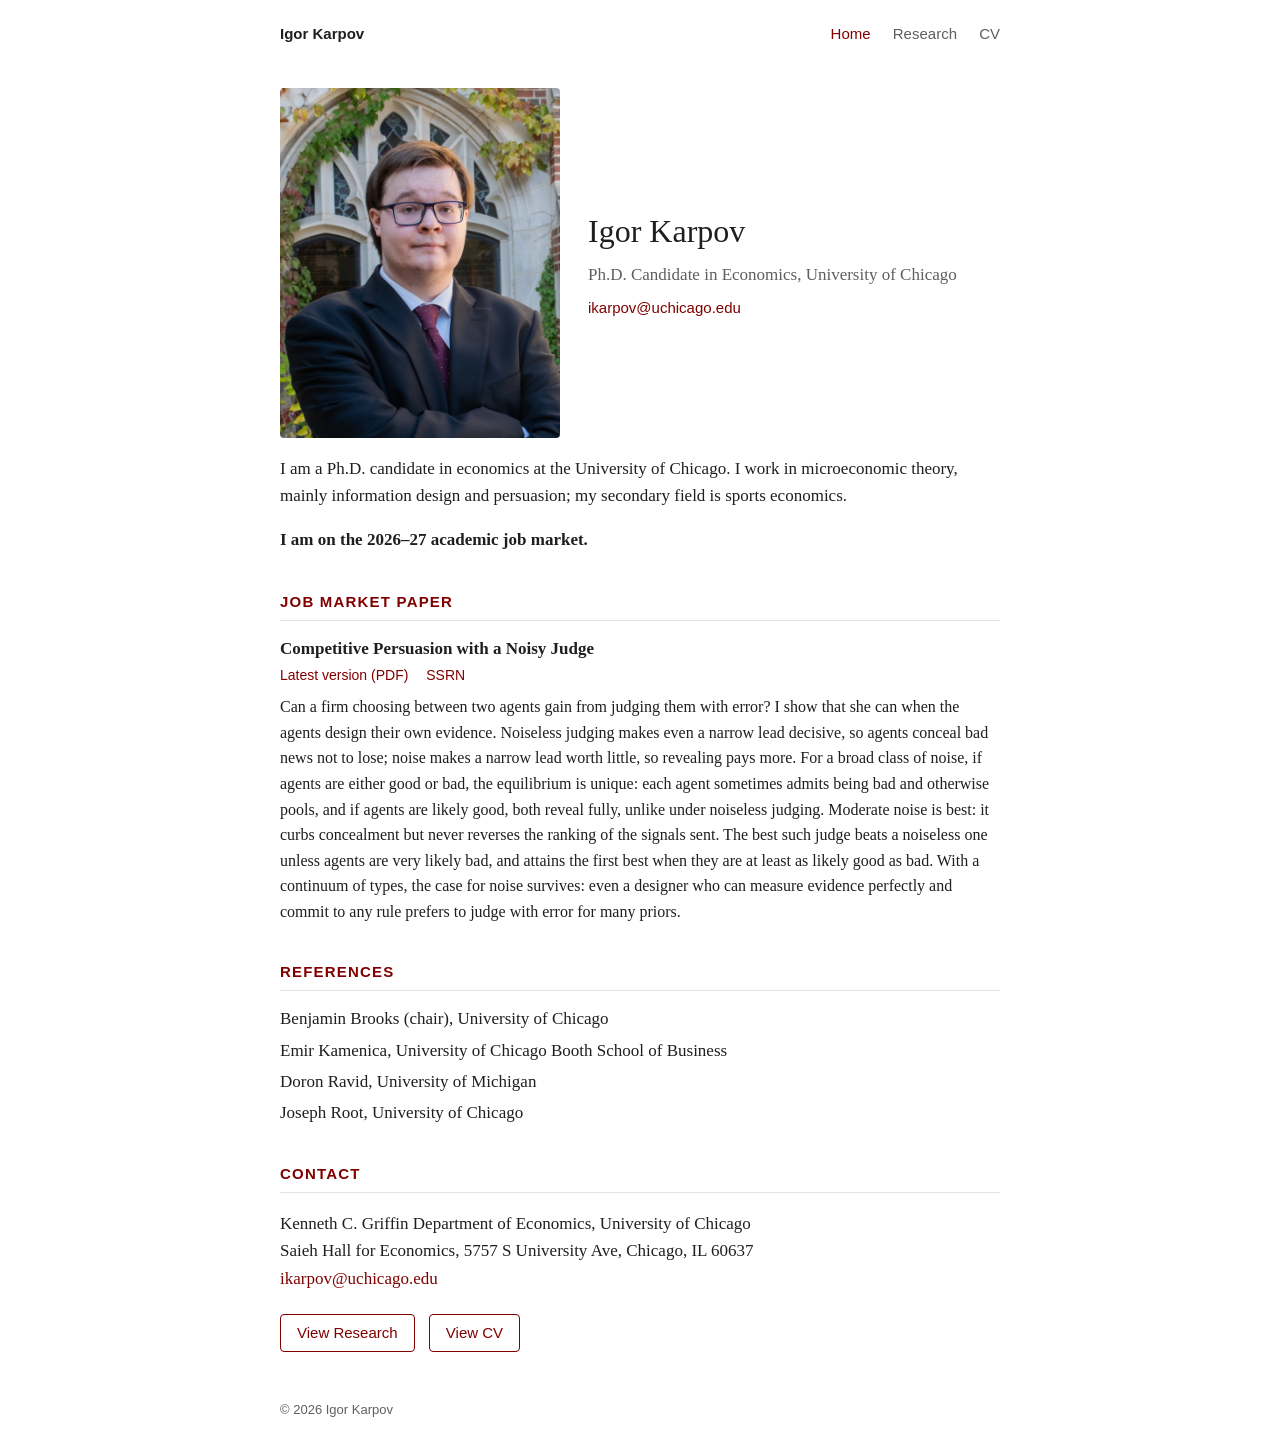
==== index.html @ 29be5664 "JMP of 29 Oct 2026; CV and abstracts updated" ====
<!doctype html>
<html lang="en">
<head>
  <meta charset="utf-8">
  <meta name="viewport" content="width=device-width, initial-scale=1">
  <title>Igor Karpov</title>
  <meta name="description" content="Igor Karpov, Ph.D. candidate in economics at the University of Chicago. Microeconomic theory: information design and persuasion.">
  <link rel="stylesheet" href="style.css">
</head>
<body>
  <header class="site">
    <a class="home" href="index.html">Igor Karpov</a>
    <nav>
      <a class="active" href="index.html">Home</a>
      <a href="research.html">Research</a>
      <a href="Karpov_CV.pdf">CV</a>
    </nav>
  </header>

  <main>
    <section class="intro">
      <img src="photo.jpg" alt="Igor Karpov" onerror="this.style.display='none'">
      <div>
        <h1>Igor Karpov</h1>
        <p class="role">Ph.D. Candidate in Economics, University of Chicago</p>
        <p class="contact"><a href="mailto:ikarpov@uchicago.edu">ikarpov@uchicago.edu</a></p>
      </div>
    </section>

    <p>I am a Ph.D. candidate in economics at the University of Chicago. I work in microeconomic theory, mainly information design and persuasion; my secondary field is sports economics.</p>
    <p><strong>I am on the 2026&ndash;27 academic job market.</strong></p>

    <h2>Job Market Paper</h2>
    <div class="paper">
      <div class="title">Competitive Persuasion with a Noisy Judge</div>
      <div class="links">
        <a href="Karpov_JMP.pdf">Latest version (PDF)</a>
        <a href="https://papers.ssrn.com/sol3/papers.cfm?abstract_id=5407206">SSRN</a>
      </div>
      <p class="abstract">Can a firm choosing between two agents gain from judging them with error? I show that she can when the agents design their own evidence. Noiseless judging makes even a narrow lead decisive, so agents conceal bad news not to lose; noise makes a narrow lead worth little, so revealing pays more. For a broad class of noise, if agents are either good or bad, the equilibrium is unique: each agent sometimes admits being bad and otherwise pools, and if agents are likely good, both reveal fully, unlike under noiseless judging. Moderate noise is best: it curbs concealment but never reverses the ranking of the signals sent. The best such judge beats a noiseless one unless agents are very likely bad, and attains the first best when they are at least as likely good as bad. With a continuum of types, the case for noise survives: even a designer who can measure evidence perfectly and commit to any rule prefers to judge with error for many priors.</p>
    </div>

    <h2>References</h2>
    <ul class="plain">
      <li>Benjamin Brooks (chair), University of Chicago</li>
      <li>Emir Kamenica, University of Chicago Booth School of Business</li>
      <li>Doron Ravid, University of Michigan</li>
      <li>Joseph Root, University of Chicago</li>
    </ul>

    <h2>Contact</h2>
    <p>Kenneth C. Griffin Department of Economics, University of Chicago<br>
    Saieh Hall for Economics, 5757 S University Ave, Chicago, IL 60637<br>
    <a href="mailto:ikarpov@uchicago.edu">ikarpov@uchicago.edu</a></p>

    <div class="buttons">
      <a href="research.html">View Research</a>
      <a href="Karpov_CV.pdf">View CV</a>
    </div>
  </main>

  <footer>&copy; 2026 Igor Karpov</footer>
</body>
</html>
---- style.css ----
:root {
  --text: #1f1f1f;
  --muted: #5f5f5f;
  --accent: #800000;
  --rule: #e4e4e4;
  --bg: #ffffff;
}

* { box-sizing: border-box; }

body {
  margin: 0;
  background: var(--bg);
  color: var(--text);
  font-family: Georgia, "Times New Roman", serif;
  font-size: 17px;
  line-height: 1.6;
}

a { color: var(--accent); text-decoration: none; }
a:hover { text-decoration: underline; }

header.site {
  max-width: 760px;
  margin: 0 auto;
  padding: 22px 20px 0;
  display: flex;
  justify-content: space-between;
  align-items: baseline;
  font-family: -apple-system, "Segoe UI", Helvetica, Arial, sans-serif;
  font-size: 15px;
}
header.site .home { color: var(--text); font-weight: 600; }
header.site nav a { margin-left: 18px; color: var(--muted); }
header.site nav a.active { color: var(--accent); }

main {
  max-width: 760px;
  margin: 0 auto;
  padding: 24px 20px 48px;
}

.intro {
  display: flex;
  gap: 28px;
  align-items: center;
  margin: 18px 0 8px;
}
.intro img {
  width: 280px;
  height: 350px;
  border-radius: 4px;
  object-fit: cover;
  flex-shrink: 0;
}
.intro h1 { margin: 0; font-size: 32px; font-weight: normal; }
.intro .role { margin: 4px 0 0; color: var(--muted); }
.intro .contact {
  margin: 8px 0 0;
  font-family: -apple-system, "Segoe UI", Helvetica, Arial, sans-serif;
  font-size: 15px;
}

h2 {
  font-size: 15px;
  letter-spacing: 0.08em;
  text-transform: uppercase;
  color: var(--accent);
  font-family: -apple-system, "Segoe UI", Helvetica, Arial, sans-serif;
  border-bottom: 1px solid var(--rule);
  padding-bottom: 6px;
  margin: 36px 0 14px;
}

.paper { margin: 0 0 22px; }
.paper .title { font-weight: bold; }
.paper .meta { color: var(--muted); }
.paper .links {
  font-family: -apple-system, "Segoe UI", Helvetica, Arial, sans-serif;
  font-size: 14px;
  margin-top: 2px;
}
.paper .links a { margin-right: 14px; }
.paper .abstract { margin: 8px 0 0; font-size: 16px; }

details summary {
  cursor: pointer;
  font-family: -apple-system, "Segoe UI", Helvetica, Arial, sans-serif;
  font-size: 14px;
  color: var(--accent);
}

.buttons { margin-top: 22px; }
.buttons a {
  display: inline-block;
  border: 1px solid var(--accent);
  border-radius: 4px;
  padding: 6px 16px;
  margin-right: 10px;
  font-family: -apple-system, "Segoe UI", Helvetica, Arial, sans-serif;
  font-size: 15px;
}

ul.plain { list-style: none; padding: 0; margin: 0; }
ul.plain li { margin-bottom: 4px; }

footer {
  max-width: 760px;
  margin: 0 auto;
  padding: 0 20px 32px;
  color: var(--muted);
  font-size: 13px;
  font-family: -apple-system, "Segoe UI", Helvetica, Arial, sans-serif;
}

@media (max-width: 560px) {
  .intro { flex-direction: column; align-items: flex-start; gap: 16px; }
  .intro img { width: 200px; height: 250px; }
  header.site nav a { margin-left: 12px; }
}
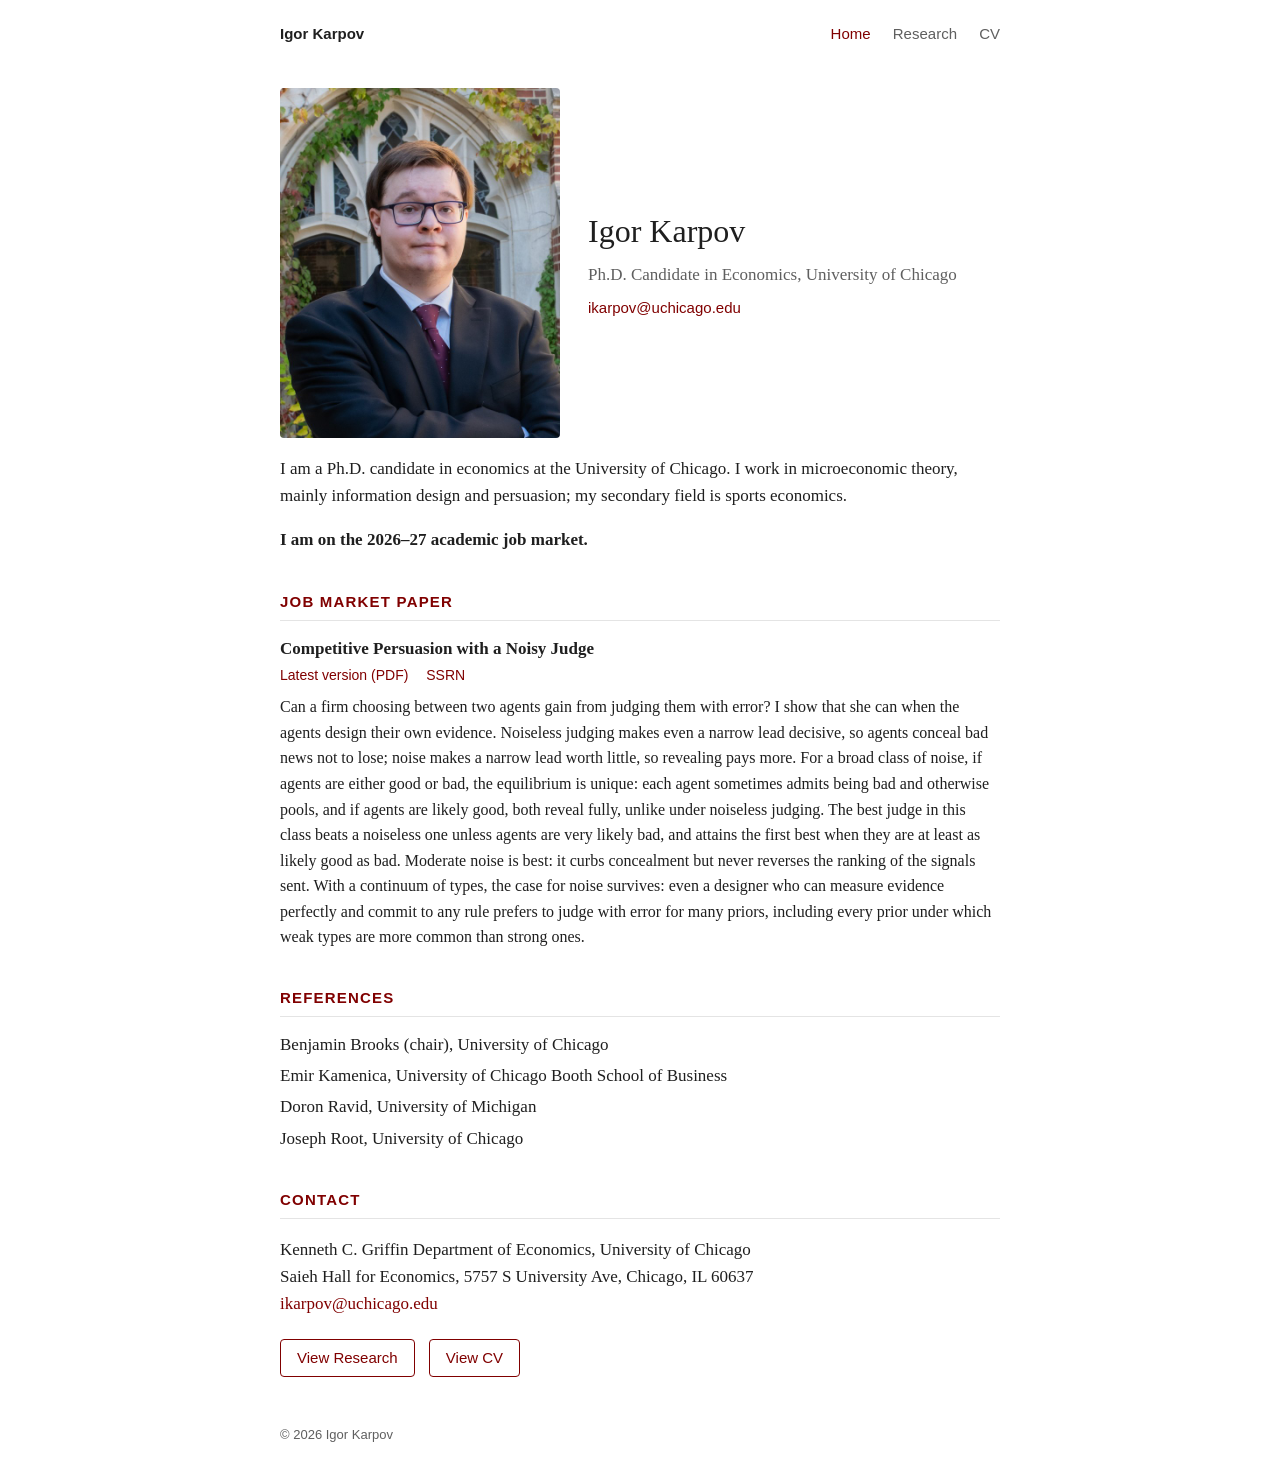
==== commit 057fe826: "CV and site abstract of 1 Nov 2026" ====
--- a/index.html
+++ b/index.html
@@ -37,7 +37,7 @@
         <a href="Karpov_JMP.pdf">Latest version (PDF)</a>
         <a href="https://papers.ssrn.com/sol3/papers.cfm?abstract_id=5407206">SSRN</a>
       </div>
-      <p class="abstract">Can a firm choosing between two agents gain from judging them with error? I show that she can when the agents design their own evidence. Noiseless judging makes even a narrow lead decisive, so agents conceal bad news not to lose; noise makes a narrow lead worth little, so revealing pays more. For a broad class of noise, if agents are either good or bad, the equilibrium is unique: each agent sometimes admits being bad and otherwise pools, and if agents are likely good, both reveal fully, unlike under noiseless judging. Moderate noise is best: it curbs concealment but never reverses the ranking of the signals sent. The best such judge beats a noiseless one unless agents are very likely bad, and attains the first best when they are at least as likely good as bad. With a continuum of types, the case for noise survives: even a designer who can measure evidence perfectly and commit to any rule prefers to judge with error for many priors.</p>
+      <p class="abstract">Can a firm choosing between two agents gain from judging them with error? I show that she can when the agents design their own evidence. Noiseless judging makes even a narrow lead decisive, so agents conceal bad news not to lose; noise makes a narrow lead worth little, so revealing pays more. For a broad class of noise, if agents are either good or bad, the equilibrium is unique: each agent sometimes admits being bad and otherwise pools, and if agents are likely good, both reveal fully, unlike under noiseless judging. The best judge in this class beats a noiseless one unless agents are very likely bad, and attains the first best when they are at least as likely good as bad. Moderate noise is best: it curbs concealment but never reverses the ranking of the signals sent. With a continuum of types, the case for noise survives: even a designer who can measure evidence perfectly and commit to any rule prefers to judge with error for many priors, including every prior under which weak types are more common than strong ones.</p>
     </div>
 
     <h2>References</h2>
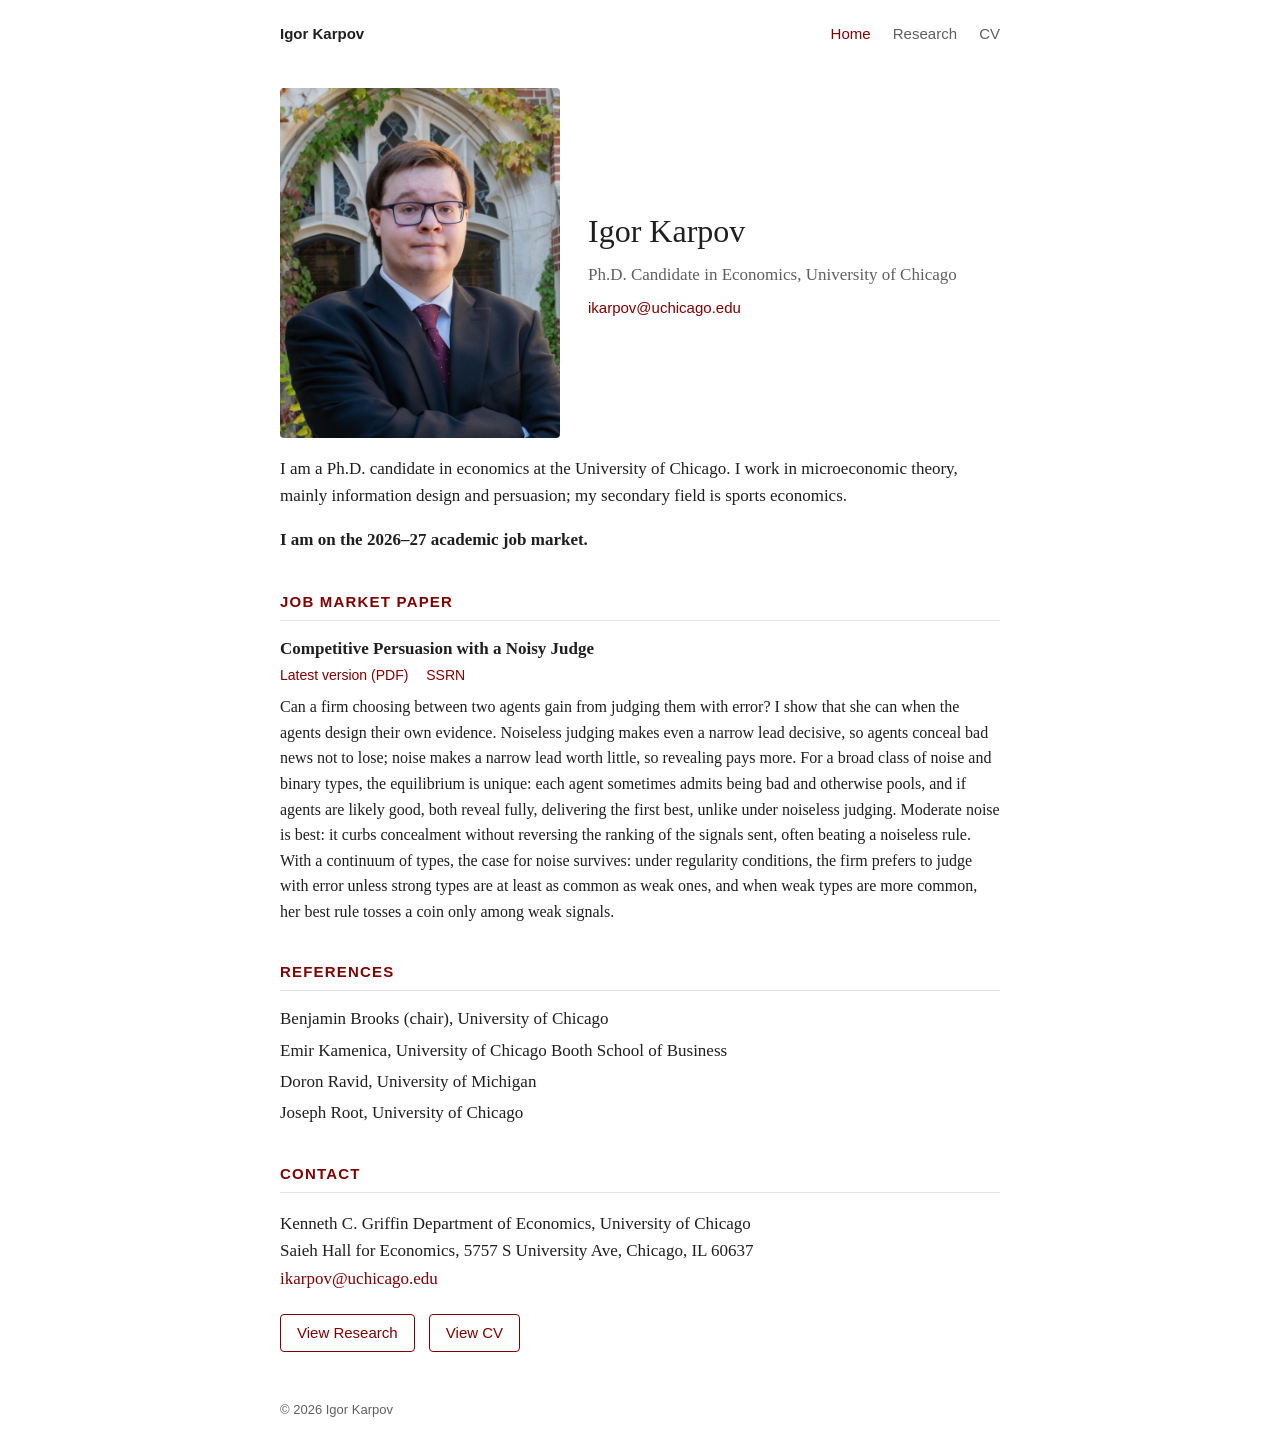
==== commit 26f0e20c: "JMP of 3 Nov 2026; CV and abstracts updated" ====
--- a/index.html
+++ b/index.html
@@ -37,7 +37,7 @@
         <a href="Karpov_JMP.pdf">Latest version (PDF)</a>
         <a href="https://papers.ssrn.com/sol3/papers.cfm?abstract_id=5407206">SSRN</a>
       </div>
-      <p class="abstract">Can a firm choosing between two agents gain from judging them with error? I show that she can when the agents design their own evidence. Noiseless judging makes even a narrow lead decisive, so agents conceal bad news not to lose; noise makes a narrow lead worth little, so revealing pays more. For a broad class of noise, if agents are either good or bad, the equilibrium is unique: each agent sometimes admits being bad and otherwise pools, and if agents are likely good, both reveal fully, unlike under noiseless judging. The best judge in this class beats a noiseless one unless agents are very likely bad, and attains the first best when they are at least as likely good as bad. Moderate noise is best: it curbs concealment but never reverses the ranking of the signals sent. With a continuum of types, the case for noise survives: even a designer who can measure evidence perfectly and commit to any rule prefers to judge with error for many priors, including every prior under which weak types are more common than strong ones.</p>
+      <p class="abstract">Can a firm choosing between two agents gain from judging them with error? I show that she can when the agents design their own evidence. Noiseless judging makes even a narrow lead decisive, so agents conceal bad news not to lose; noise makes a narrow lead worth little, so revealing pays more. For a broad class of noise and binary types, the equilibrium is unique: each agent sometimes admits being bad and otherwise pools, and if agents are likely good, both reveal fully, delivering the first best, unlike under noiseless judging. Moderate noise is best: it curbs concealment without reversing the ranking of the signals sent, often beating a noiseless rule. With a continuum of types, the case for noise survives: under regularity conditions, the firm prefers to judge with error unless strong types are at least as common as weak ones, and when weak types are more common, her best rule tosses a coin only among weak signals.</p>
     </div>
 
     <h2>References</h2>
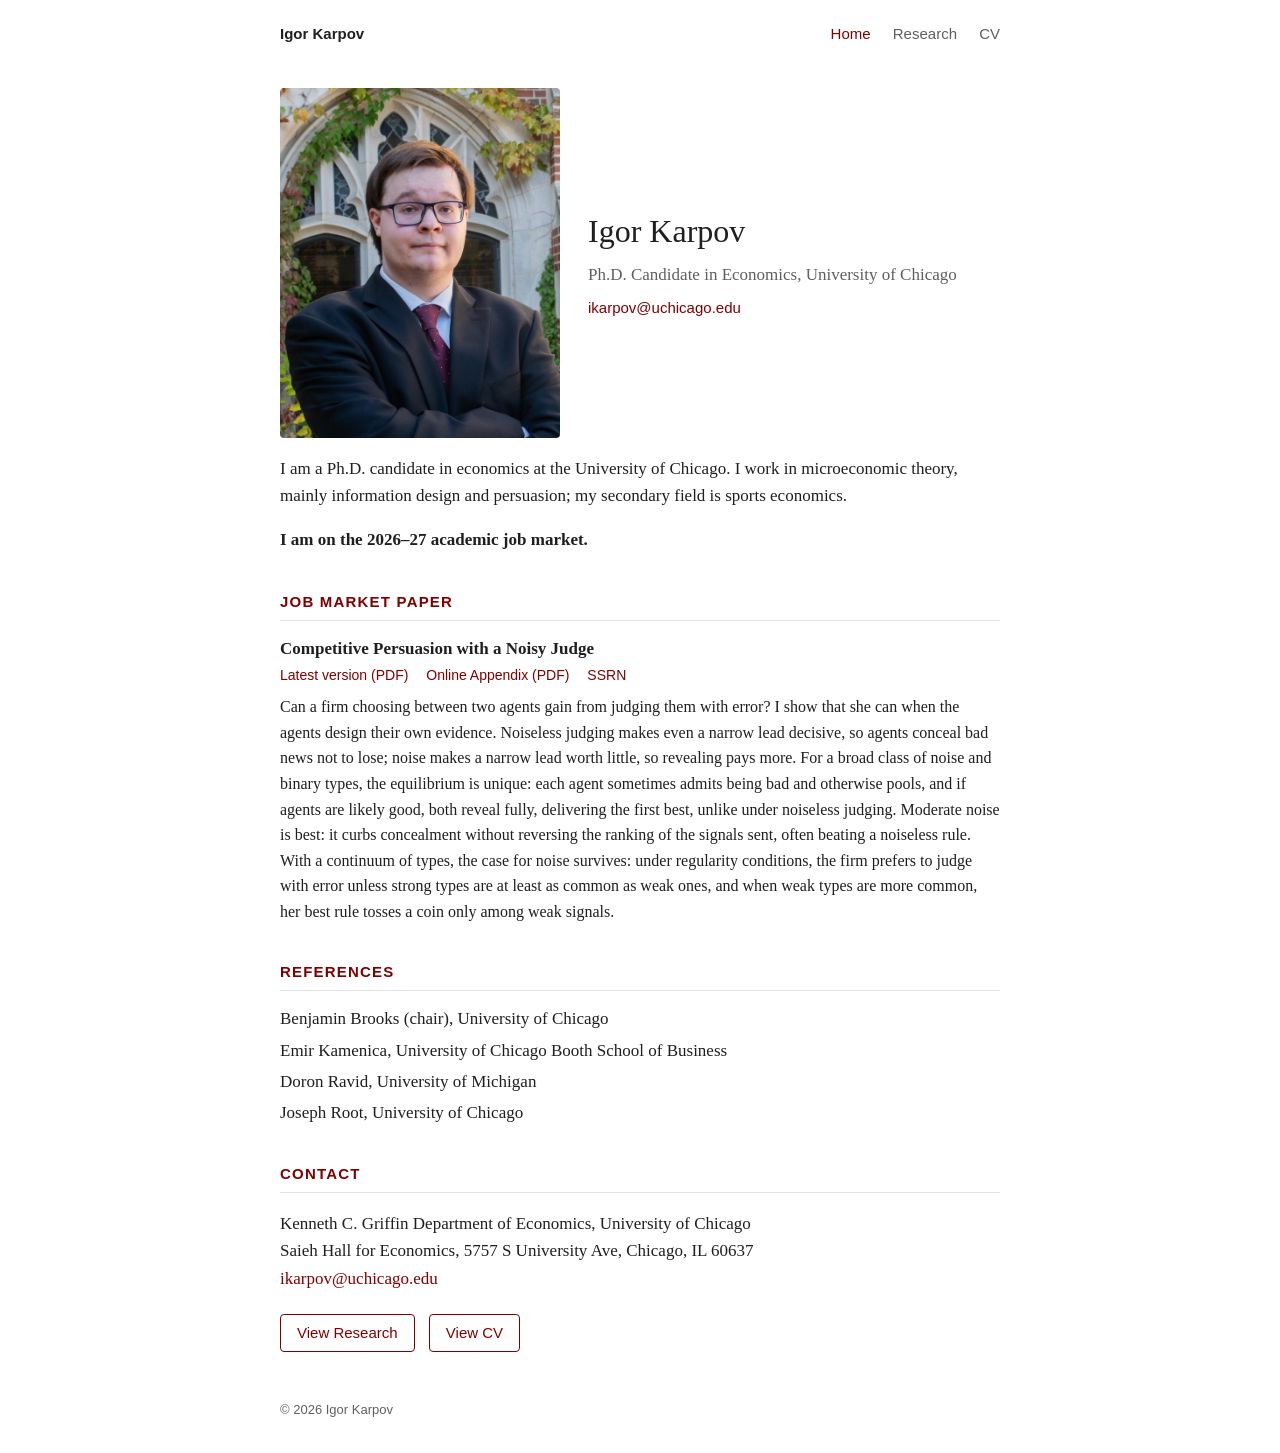
==== commit a0c1118c: "JMP and online appendix of 8 Nov 2026; appendix links" ====
--- a/index.html
+++ b/index.html
@@ -35,6 +35,7 @@
       <div class="title">Competitive Persuasion with a Noisy Judge</div>
       <div class="links">
         <a href="Karpov_JMP.pdf">Latest version (PDF)</a>
+        <a href="Karpov_JMP_Online_Appendix.pdf">Online Appendix (PDF)</a>
         <a href="https://papers.ssrn.com/sol3/papers.cfm?abstract_id=5407206">SSRN</a>
       </div>
       <p class="abstract">Can a firm choosing between two agents gain from judging them with error? I show that she can when the agents design their own evidence. Noiseless judging makes even a narrow lead decisive, so agents conceal bad news not to lose; noise makes a narrow lead worth little, so revealing pays more. For a broad class of noise and binary types, the equilibrium is unique: each agent sometimes admits being bad and otherwise pools, and if agents are likely good, both reveal fully, delivering the first best, unlike under noiseless judging. Moderate noise is best: it curbs concealment without reversing the ranking of the signals sent, often beating a noiseless rule. With a continuum of types, the case for noise survives: under regularity conditions, the firm prefers to judge with error unless strong types are at least as common as weak ones, and when weak types are more common, her best rule tosses a coin only among weak signals.</p>
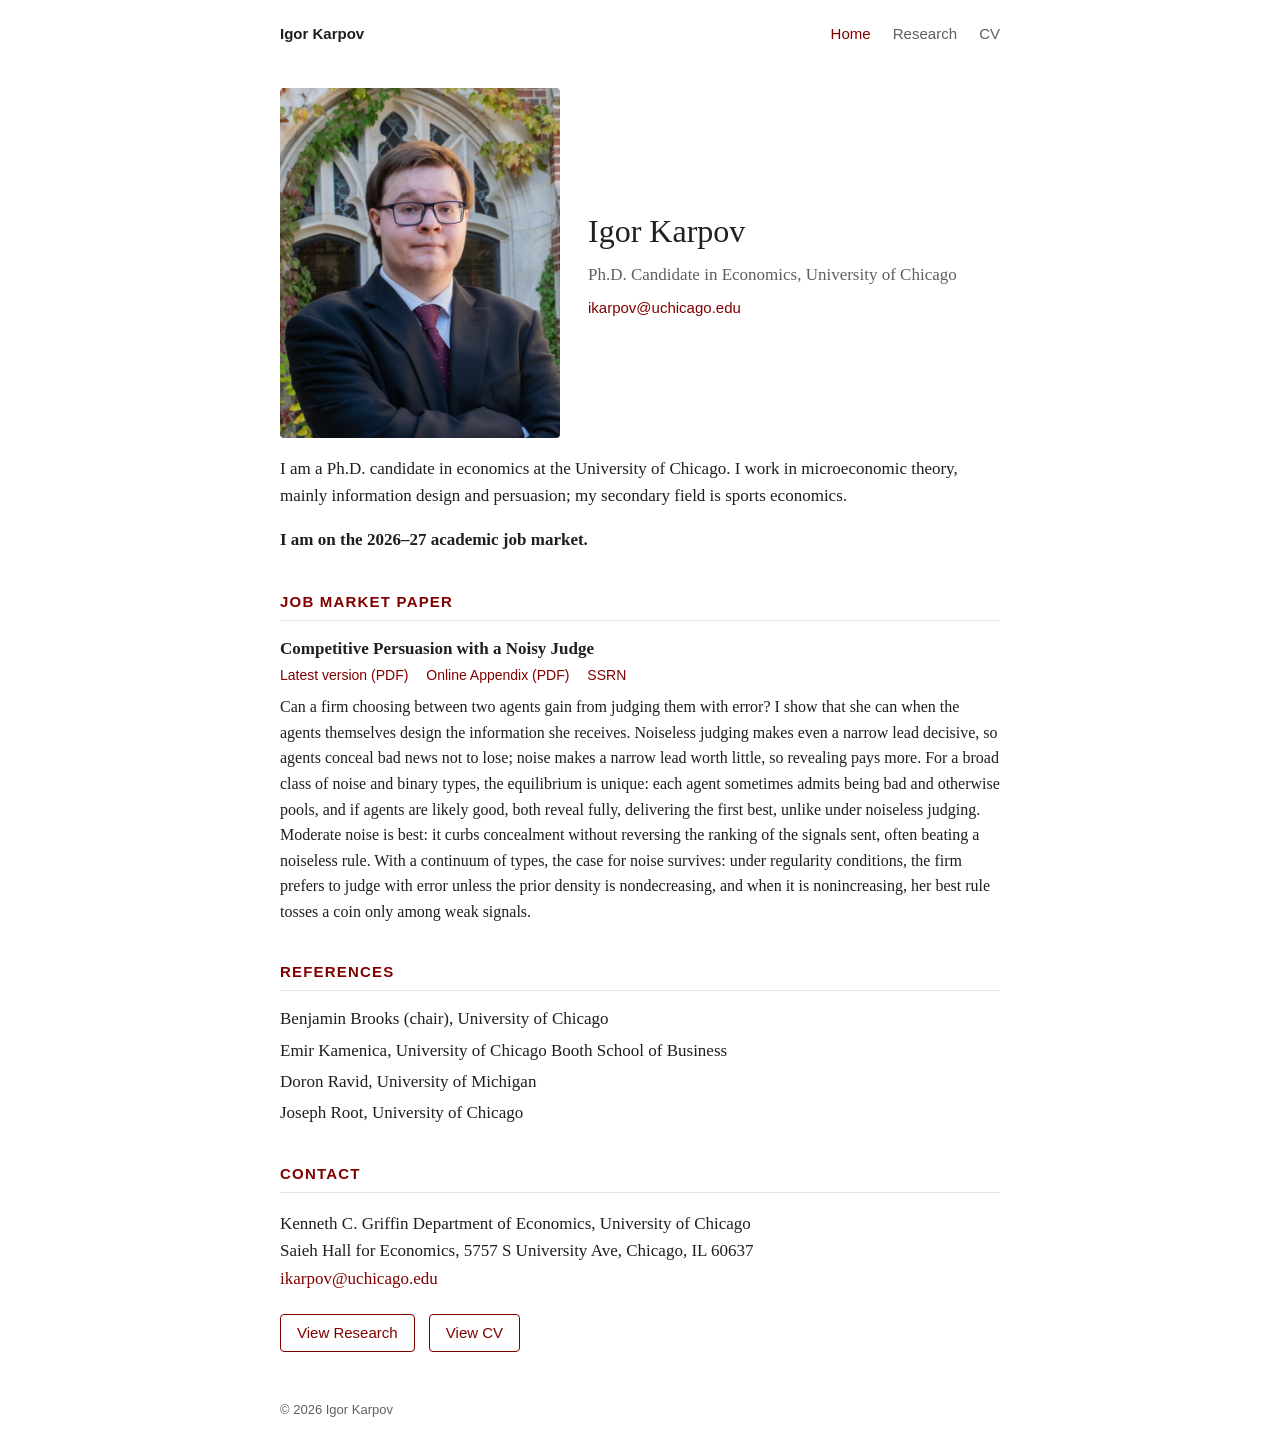
==== commit b7334bc4: "Update CV, JMP, Online Appendix and JMP abstract" ====
--- a/index.html
+++ b/index.html
@@ -38,7 +38,7 @@
         <a href="Karpov_JMP_Online_Appendix.pdf">Online Appendix (PDF)</a>
         <a href="https://papers.ssrn.com/sol3/papers.cfm?abstract_id=5407206">SSRN</a>
       </div>
-      <p class="abstract">Can a firm choosing between two agents gain from judging them with error? I show that she can when the agents design their own evidence. Noiseless judging makes even a narrow lead decisive, so agents conceal bad news not to lose; noise makes a narrow lead worth little, so revealing pays more. For a broad class of noise and binary types, the equilibrium is unique: each agent sometimes admits being bad and otherwise pools, and if agents are likely good, both reveal fully, delivering the first best, unlike under noiseless judging. Moderate noise is best: it curbs concealment without reversing the ranking of the signals sent, often beating a noiseless rule. With a continuum of types, the case for noise survives: under regularity conditions, the firm prefers to judge with error unless strong types are at least as common as weak ones, and when weak types are more common, her best rule tosses a coin only among weak signals.</p>
+      <p class="abstract">Can a firm choosing between two agents gain from judging them with error? I show that she can when the agents themselves design the information she receives. Noiseless judging makes even a narrow lead decisive, so agents conceal bad news not to lose; noise makes a narrow lead worth little, so revealing pays more. For a broad class of noise and binary types, the equilibrium is unique: each agent sometimes admits being bad and otherwise pools, and if agents are likely good, both reveal fully, delivering the first best, unlike under noiseless judging. Moderate noise is best: it curbs concealment without reversing the ranking of the signals sent, often beating a noiseless rule. With a continuum of types, the case for noise survives: under regularity conditions, the firm prefers to judge with error unless the prior density is nondecreasing, and when it is nonincreasing, her best rule tosses a coin only among weak signals.</p>
     </div>
 
     <h2>References</h2>
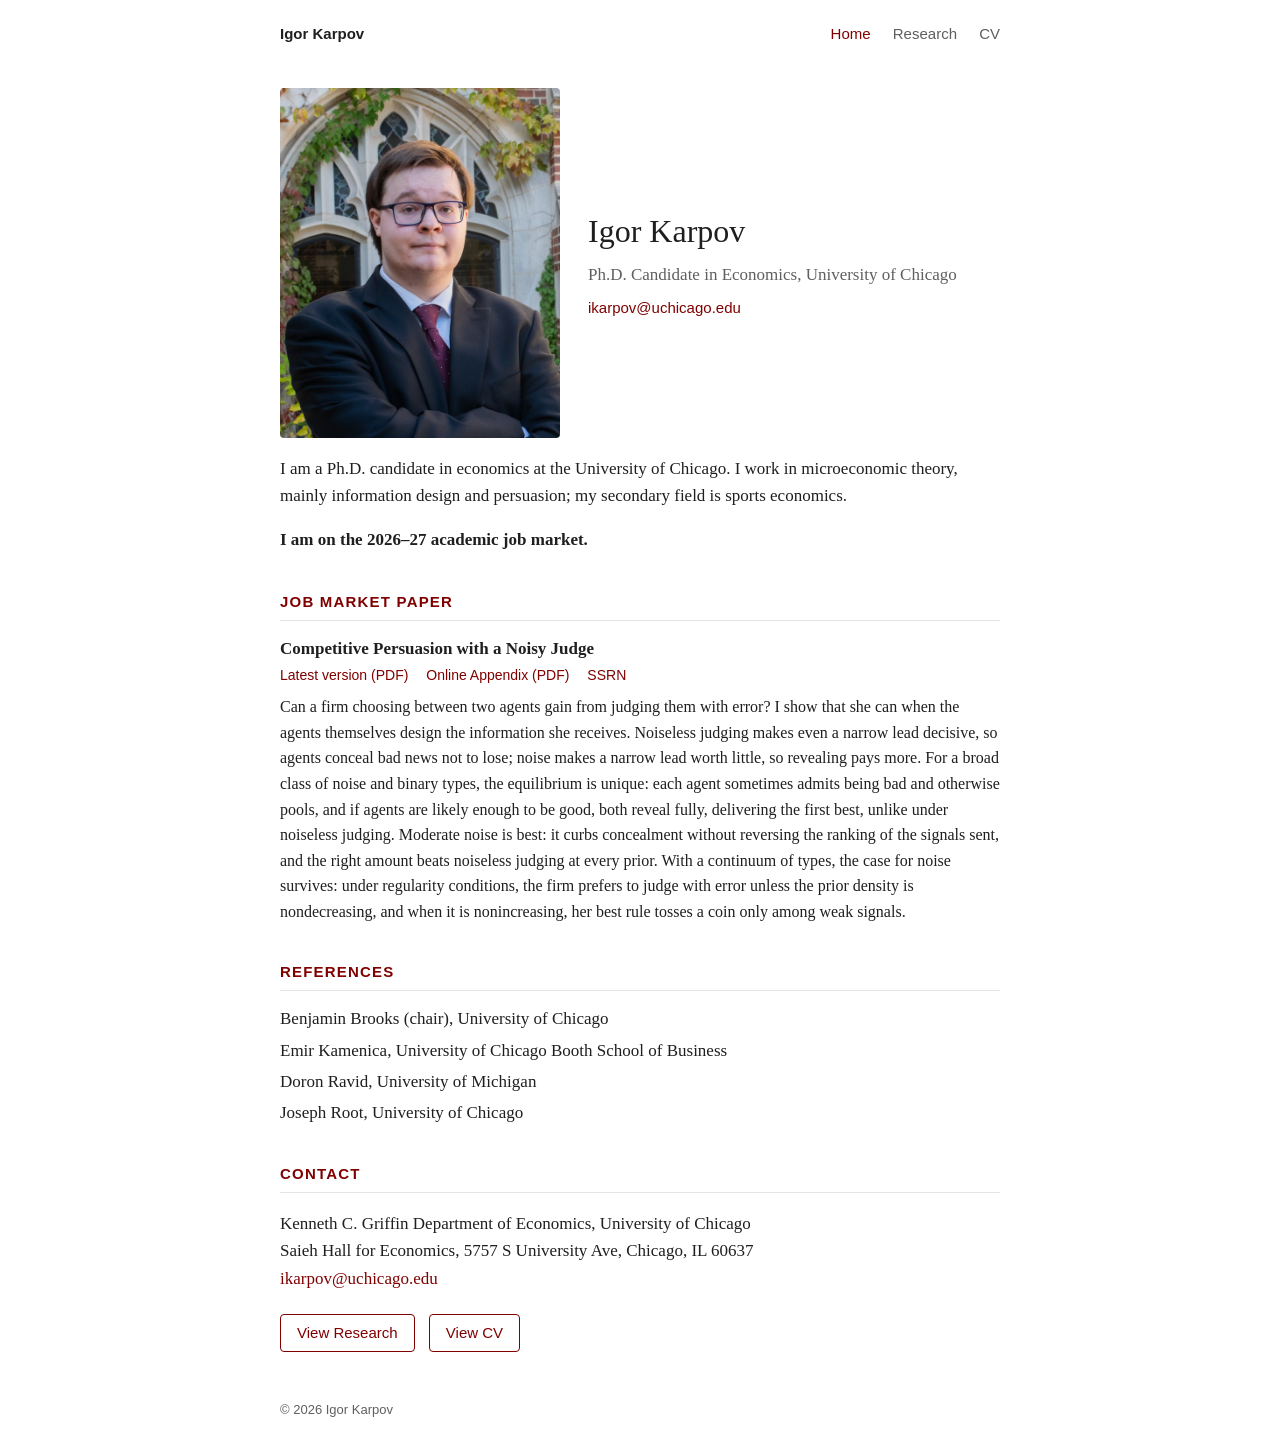
==== commit efd55a10: "Update JMP and online appendix (13 Nov) and abstract" ====
--- a/index.html
+++ b/index.html
@@ -38,7 +38,7 @@
         <a href="Karpov_JMP_Online_Appendix.pdf">Online Appendix (PDF)</a>
         <a href="https://papers.ssrn.com/sol3/papers.cfm?abstract_id=5407206">SSRN</a>
       </div>
-      <p class="abstract">Can a firm choosing between two agents gain from judging them with error? I show that she can when the agents themselves design the information she receives. Noiseless judging makes even a narrow lead decisive, so agents conceal bad news not to lose; noise makes a narrow lead worth little, so revealing pays more. For a broad class of noise and binary types, the equilibrium is unique: each agent sometimes admits being bad and otherwise pools, and if agents are likely good, both reveal fully, delivering the first best, unlike under noiseless judging. Moderate noise is best: it curbs concealment without reversing the ranking of the signals sent, often beating a noiseless rule. With a continuum of types, the case for noise survives: under regularity conditions, the firm prefers to judge with error unless the prior density is nondecreasing, and when it is nonincreasing, her best rule tosses a coin only among weak signals.</p>
+      <p class="abstract">Can a firm choosing between two agents gain from judging them with error? I show that she can when the agents themselves design the information she receives. Noiseless judging makes even a narrow lead decisive, so agents conceal bad news not to lose; noise makes a narrow lead worth little, so revealing pays more. For a broad class of noise and binary types, the equilibrium is unique: each agent sometimes admits being bad and otherwise pools, and if agents are likely enough to be good, both reveal fully, delivering the first best, unlike under noiseless judging. Moderate noise is best: it curbs concealment without reversing the ranking of the signals sent, and the right amount beats noiseless judging at every prior. With a continuum of types, the case for noise survives: under regularity conditions, the firm prefers to judge with error unless the prior density is nondecreasing, and when it is nonincreasing, her best rule tosses a coin only among weak signals.</p>
     </div>
 
     <h2>References</h2>
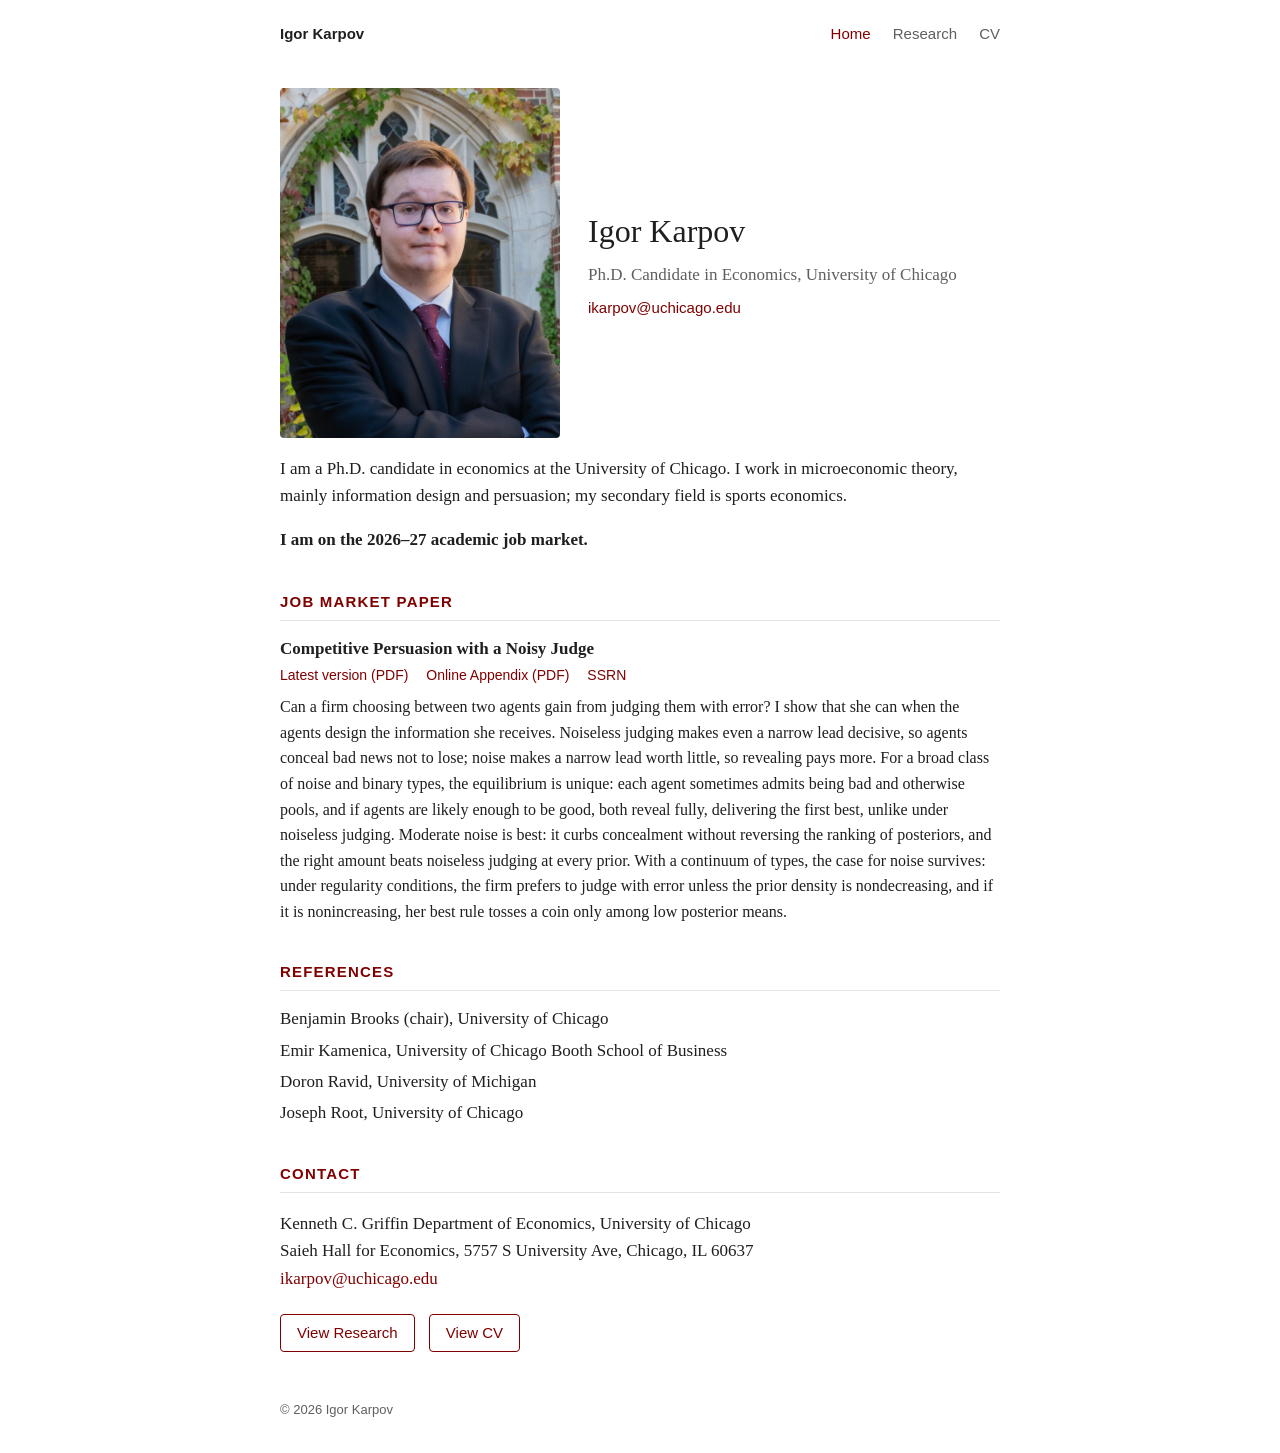
==== commit f58c16d3: "Update CV, JMP (17 Nov) and JMP abstract" ====
--- a/index.html
+++ b/index.html
@@ -38,7 +38,7 @@
         <a href="Karpov_JMP_Online_Appendix.pdf">Online Appendix (PDF)</a>
         <a href="https://papers.ssrn.com/sol3/papers.cfm?abstract_id=5407206">SSRN</a>
       </div>
-      <p class="abstract">Can a firm choosing between two agents gain from judging them with error? I show that she can when the agents themselves design the information she receives. Noiseless judging makes even a narrow lead decisive, so agents conceal bad news not to lose; noise makes a narrow lead worth little, so revealing pays more. For a broad class of noise and binary types, the equilibrium is unique: each agent sometimes admits being bad and otherwise pools, and if agents are likely enough to be good, both reveal fully, delivering the first best, unlike under noiseless judging. Moderate noise is best: it curbs concealment without reversing the ranking of the signals sent, and the right amount beats noiseless judging at every prior. With a continuum of types, the case for noise survives: under regularity conditions, the firm prefers to judge with error unless the prior density is nondecreasing, and when it is nonincreasing, her best rule tosses a coin only among weak signals.</p>
+      <p class="abstract">Can a firm choosing between two agents gain from judging them with error? I show that she can when the agents design the information she receives. Noiseless judging makes even a narrow lead decisive, so agents conceal bad news not to lose; noise makes a narrow lead worth little, so revealing pays more. For a broad class of noise and binary types, the equilibrium is unique: each agent sometimes admits being bad and otherwise pools, and if agents are likely enough to be good, both reveal fully, delivering the first best, unlike under noiseless judging. Moderate noise is best: it curbs concealment without reversing the ranking of posteriors, and the right amount beats noiseless judging at every prior. With a continuum of types, the case for noise survives: under regularity conditions, the firm prefers to judge with error unless the prior density is nondecreasing, and if it is nonincreasing, her best rule tosses a coin only among low posterior means.</p>
     </div>
 
     <h2>References</h2>
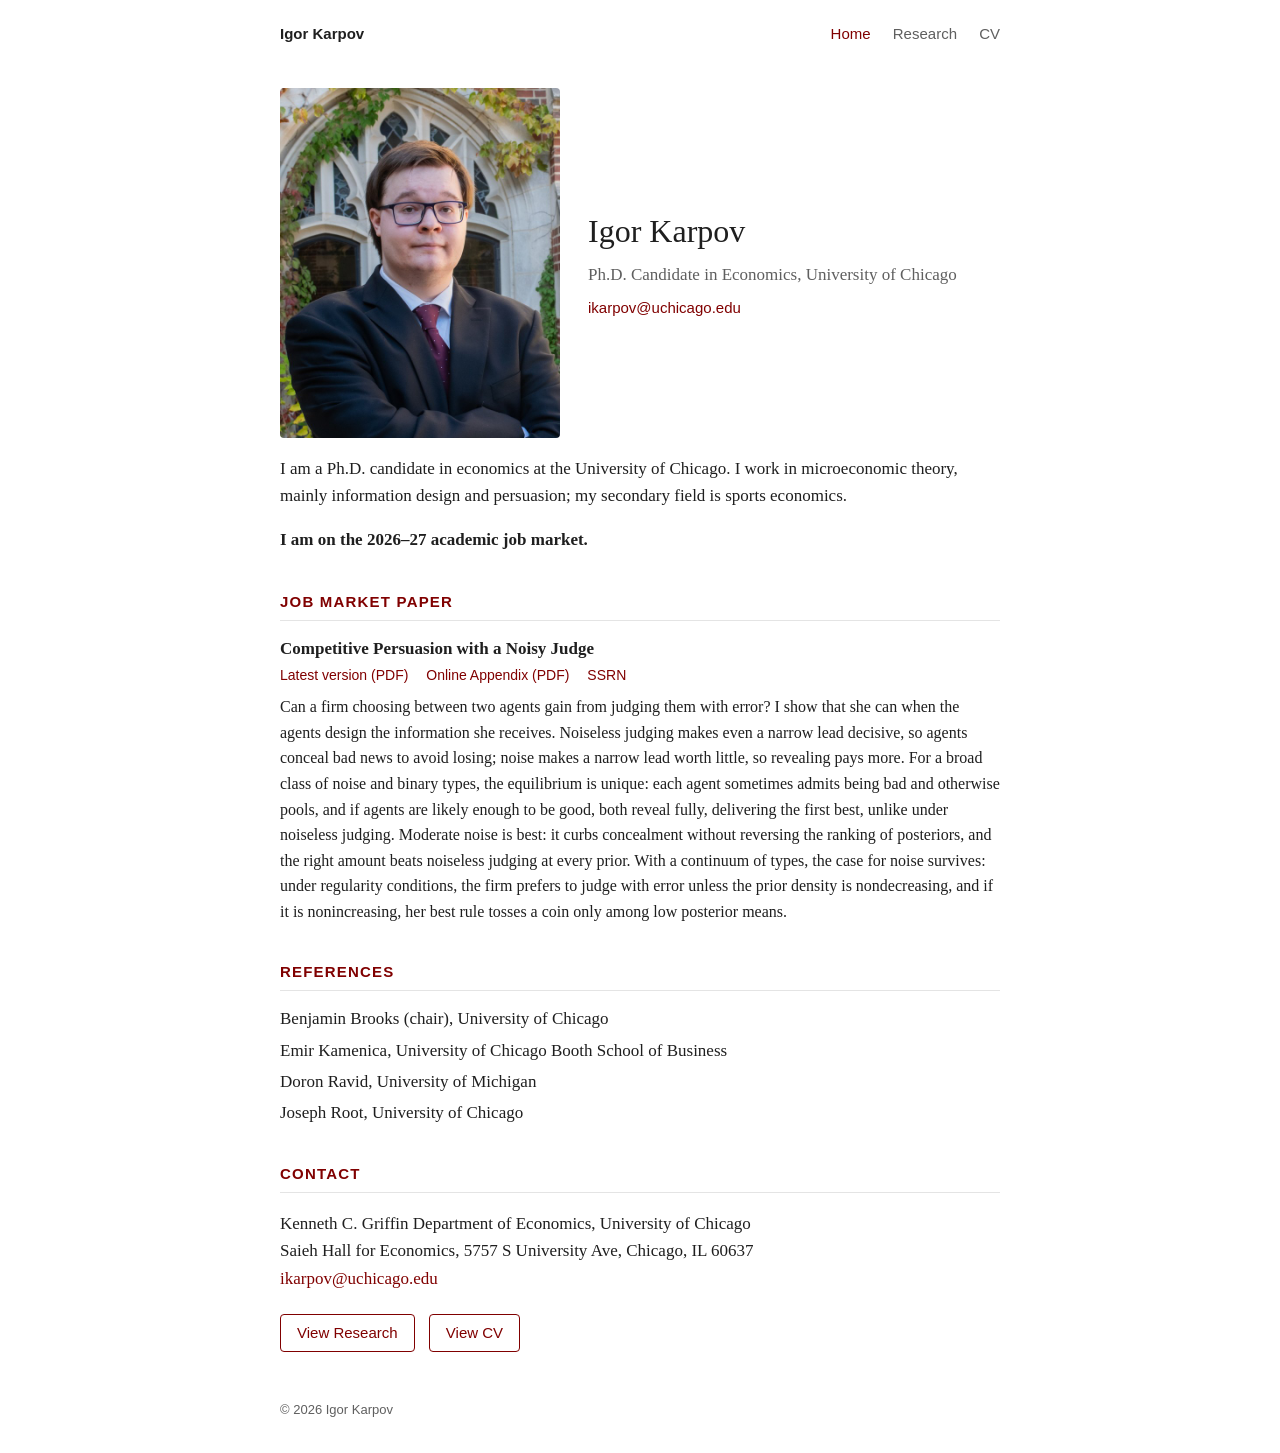
==== commit 92b638d3: "Update JMP, CV and abstract (19 Nov)" ====
--- a/index.html
+++ b/index.html
@@ -38,7 +38,7 @@
         <a href="Karpov_JMP_Online_Appendix.pdf">Online Appendix (PDF)</a>
         <a href="https://papers.ssrn.com/sol3/papers.cfm?abstract_id=5407206">SSRN</a>
       </div>
-      <p class="abstract">Can a firm choosing between two agents gain from judging them with error? I show that she can when the agents design the information she receives. Noiseless judging makes even a narrow lead decisive, so agents conceal bad news not to lose; noise makes a narrow lead worth little, so revealing pays more. For a broad class of noise and binary types, the equilibrium is unique: each agent sometimes admits being bad and otherwise pools, and if agents are likely enough to be good, both reveal fully, delivering the first best, unlike under noiseless judging. Moderate noise is best: it curbs concealment without reversing the ranking of posteriors, and the right amount beats noiseless judging at every prior. With a continuum of types, the case for noise survives: under regularity conditions, the firm prefers to judge with error unless the prior density is nondecreasing, and if it is nonincreasing, her best rule tosses a coin only among low posterior means.</p>
+      <p class="abstract">Can a firm choosing between two agents gain from judging them with error? I show that she can when the agents design the information she receives. Noiseless judging makes even a narrow lead decisive, so agents conceal bad news to avoid losing; noise makes a narrow lead worth little, so revealing pays more. For a broad class of noise and binary types, the equilibrium is unique: each agent sometimes admits being bad and otherwise pools, and if agents are likely enough to be good, both reveal fully, delivering the first best, unlike under noiseless judging. Moderate noise is best: it curbs concealment without reversing the ranking of posteriors, and the right amount beats noiseless judging at every prior. With a continuum of types, the case for noise survives: under regularity conditions, the firm prefers to judge with error unless the prior density is nondecreasing, and if it is nonincreasing, her best rule tosses a coin only among low posterior means.</p>
     </div>
 
     <h2>References</h2>
